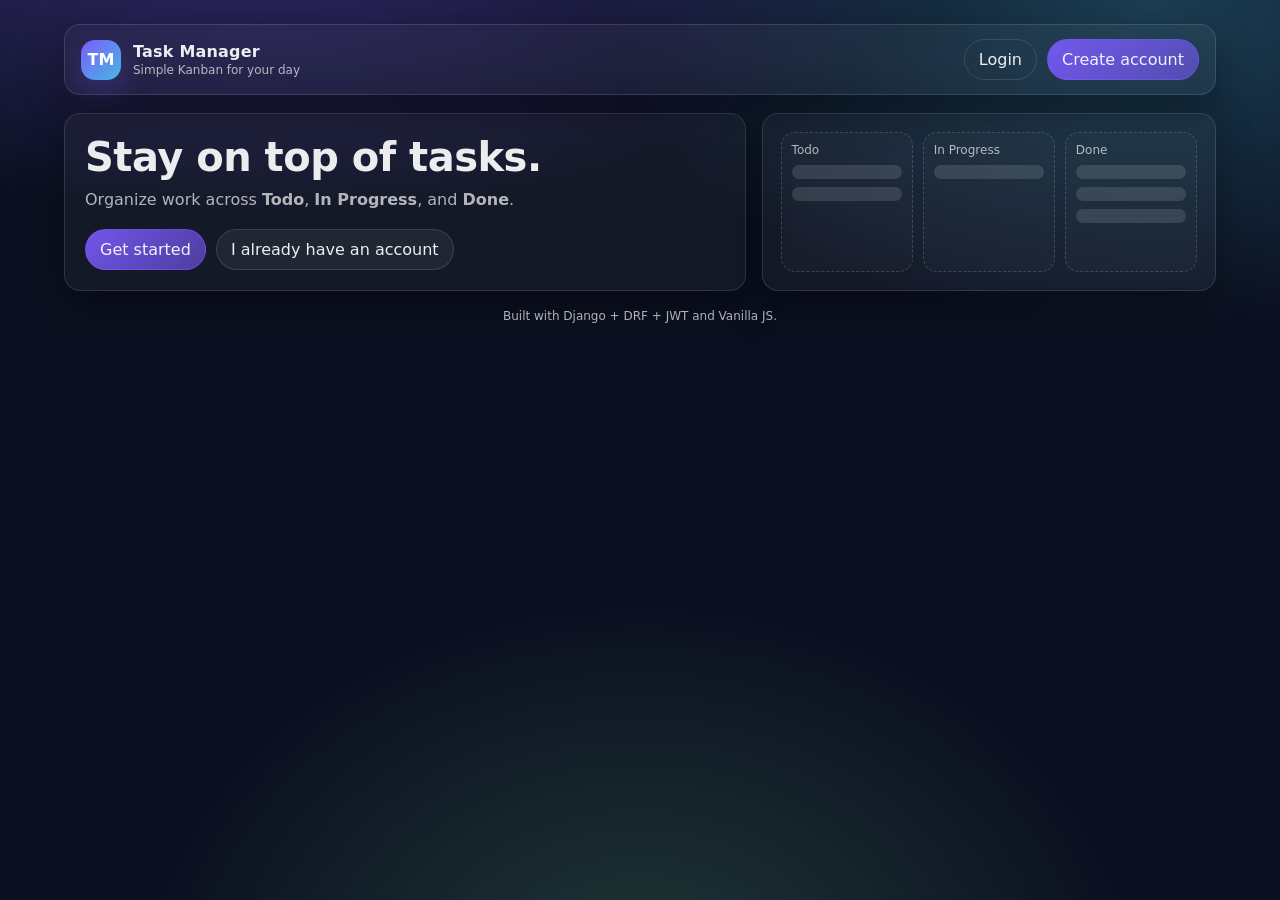
==== frontend/index.html @ a60e0afe "Build full-stack Task Manager with Django JWT API and vanilla frontend Co-authored-by: Cursor <curso" ====
<!doctype html>
<html lang="en">
  <head>
    <meta charset="UTF-8" />
    <meta name="viewport" content="width=device-width, initial-scale=1.0" />
    <title>Task Manager</title>
    <link rel="stylesheet" href="./style.css" />
  </head>
  <body>
    <main class="shell">
      <header class="topbar">
        <div class="brand">
          <div class="logo">TM</div>
          <div>
            <div class="brand-title">Task Manager</div>
            <div class="brand-subtitle">Simple Kanban for your day</div>
          </div>
        </div>
        <nav class="topnav">
          <a class="btn ghost" href="./login.html">Login</a>
          <a class="btn primary" href="./register.html">Create account</a>
        </nav>
      </header>

      <section class="hero">
        <div class="hero-card">
          <h1>Stay on top of tasks.</h1>
          <p>Organize work across <strong>Todo</strong>, <strong>In Progress</strong>, and <strong>Done</strong>.</p>
          <div class="hero-actions">
            <a class="btn primary" href="./register.html">Get started</a>
            <a class="btn" href="./login.html">I already have an account</a>
          </div>
        </div>
        <div class="hero-preview">
          <div class="mini-board">
            <div class="mini-col">
              <div class="mini-col-title">Todo</div>
              <div class="mini-card"></div>
              <div class="mini-card"></div>
            </div>
            <div class="mini-col">
              <div class="mini-col-title">In Progress</div>
              <div class="mini-card"></div>
            </div>
            <div class="mini-col">
              <div class="mini-col-title">Done</div>
              <div class="mini-card"></div>
              <div class="mini-card"></div>
              <div class="mini-card"></div>
            </div>
          </div>
        </div>
      </section>

      <footer class="footer">
        <span>Built with Django + DRF + JWT and Vanilla JS.</span>
      </footer>
    </main>
  </body>
</html>
---- frontend/style.css ----
:root{
  --bg: #0b1020;
  --surface: rgba(255,255,255,.06);
  --surface2: rgba(255,255,255,.08);
  --text: rgba(255,255,255,.92);
  --muted: rgba(255,255,255,.68);
  --border: rgba(255,255,255,.12);
  --shadow: 0 16px 40px rgba(0,0,0,.35);
  --primary: #7c5cff;
  --danger: #ff3b6b;
  --ring: rgba(124,92,255,.35);

  --todo: #4cc9f0;
  --progress: #f9c74f;
  --done: #80ed99;

  --radius: 16px;
  --radius-sm: 12px;
  --font: ui-sans-serif, system-ui, -apple-system, Segoe UI, Roboto, Helvetica, Arial, "Apple Color Emoji", "Segoe UI Emoji";
}

html[data-theme="light"]{
  --bg: #f6f7fb;
  --surface: rgba(0,0,0,.03);
  --surface2: rgba(0,0,0,.05);
  --text: rgba(0,0,0,.9);
  --muted: rgba(0,0,0,.6);
  --border: rgba(0,0,0,.12);
  --shadow: 0 16px 40px rgba(20,20,40,.12);
}

*{ box-sizing:border-box; }
body{
  margin:0;
  font-family: var(--font);
  color: var(--text);
  background:
    radial-gradient(1200px 500px at 20% -10%, rgba(124,92,255,.35), transparent 60%),
    radial-gradient(1000px 600px at 90% 0%, rgba(76,201,240,.25), transparent 55%),
    radial-gradient(900px 700px at 50% 110%, rgba(128,237,153,.18), transparent 55%),
    var(--bg);
  min-height:100vh;
}

a{ color:inherit; text-decoration:none; }

.shell{
  max-width: 1200px;
  margin: 0 auto;
  padding: 24px;
}

.topbar{
  display:flex;
  align-items:center;
  justify-content:space-between;
  gap: 12px;
  padding: 14px 16px;
  border: 1px solid var(--border);
  background: rgba(255,255,255,.04);
  backdrop-filter: blur(10px);
  border-radius: var(--radius);
  box-shadow: var(--shadow);
}

.brand{
  display:flex;
  align-items:center;
  gap: 12px;
}
.logo{
  width:40px;
  height:40px;
  display:grid;
  place-items:center;
  border-radius: 14px;
  font-weight:800;
  color: white;
  background: linear-gradient(135deg, var(--primary), rgba(76,201,240,.9));
  box-shadow: 0 12px 30px rgba(124,92,255,.25);
}
.brand-title{ font-weight: 800; letter-spacing:.2px; }
.brand-subtitle{ font-size: 12px; color: var(--muted); margin-top:2px; }

.topnav{ display:flex; align-items:center; gap: 10px; flex-wrap: wrap; }

.card{
  border: 1px solid var(--border);
  background: rgba(255,255,255,.04);
  backdrop-filter: blur(10px);
  border-radius: var(--radius);
  box-shadow: var(--shadow);
}

.btn{
  position: relative;
  display:inline-flex;
  align-items:center;
  justify-content:center;
  gap: 8px;
  border: 1px solid var(--border);
  background: rgba(255,255,255,.06);
  color: var(--text);
  padding: 10px 14px;
  border-radius: 999px;
  cursor:pointer;
  transition: transform .12s ease, background .12s ease, border-color .12s ease;
  user-select: none;
}
.btn:hover{ transform: translateY(-1px); background: rgba(255,255,255,.09); }
.btn:active{ transform: translateY(0px) scale(.99); }
.btn.primary{
  border-color: rgba(124,92,255,.45);
  background: linear-gradient(135deg, rgba(124,92,255,.9), rgba(124,92,255,.55));
}
.btn.danger{
  border-color: rgba(255,59,107,.55);
  background: linear-gradient(135deg, rgba(255,59,107,.95), rgba(255,59,107,.55));
}
.btn.ghost{ background: transparent; }
.btn.full{ width: 100%; }

.spinner{
  width: 16px; height:16px;
  border-radius: 999px;
  border: 2px solid rgba(255,255,255,.35);
  border-top-color: rgba(255,255,255,.9);
  display:none;
  animation: spin .8s linear infinite;
}
.btn.loading .spinner{ display:inline-block; }
.btn.loading .btn-text{ opacity:.85; }
@keyframes spin{ to { transform: rotate(360deg); } }

input, textarea, select{
  width: 100%;
  padding: 12px 12px;
  border-radius: 12px;
  border: 1px solid var(--border);
  background: rgba(255,255,255,.06);
  color: var(--text);
  outline: none;
  transition: border-color .12s ease, box-shadow .12s ease;
}
textarea{ resize: vertical; min-height: 92px; }
input:focus, textarea:focus, select:focus{
  border-color: rgba(124,92,255,.55);
  box-shadow: 0 0 0 6px var(--ring);
}

.muted{ color: var(--muted); }
.small{ font-size: 12px; }

.hero{
  margin-top: 18px;
  display:grid;
  grid-template-columns: 1.2fr .8fr;
  gap: 16px;
}
.hero-card{
  padding: 20px;
  border: 1px solid var(--border);
  background: rgba(255,255,255,.04);
  border-radius: var(--radius);
  box-shadow: var(--shadow);
}
.hero-card h1{ margin: 0 0 8px 0; font-size: 40px; letter-spacing: -0.5px; }
.hero-card p{ margin: 0 0 16px 0; color: var(--muted); line-height: 1.55; }
.hero-actions{ display:flex; gap: 10px; flex-wrap: wrap; }
.hero-preview{
  border: 1px solid var(--border);
  background: rgba(255,255,255,.04);
  border-radius: var(--radius);
  box-shadow: var(--shadow);
  padding: 18px;
}
.mini-board{
  display:grid;
  grid-template-columns: repeat(3, 1fr);
  gap: 10px;
}
.mini-col{
  border: 1px dashed rgba(255,255,255,.16);
  border-radius: 14px;
  padding: 10px;
  min-height: 140px;
  background: rgba(255,255,255,.02);
}
.mini-col-title{ font-size: 12px; color: var(--muted); margin-bottom: 8px; }
.mini-card{
  height: 14px;
  border-radius: 999px;
  background: rgba(255,255,255,.12);
  margin-bottom: 8px;
}
.footer{ margin-top: 18px; text-align:center; color: var(--muted); font-size: 12px; }

.auth-shell{ max-width: 880px; }
.auth{ margin-top: 18px; display:grid; place-items:center; }
.auth-card{ width: min(520px, 100%); padding: 20px; }
.auth-card h1{ margin:0 0 6px 0; font-size: 28px; }
.form{ display:flex; flex-direction:column; gap: 12px; margin-top: 14px; }
.field{ display:flex; flex-direction:column; gap: 6px; font-size: 12px; color: var(--muted); }
.auth-links{ margin-top: 12px; display:flex; gap: 8px; justify-content:center; }

.toolbar{
  margin-top: 16px;
  padding: 14px;
  display:flex;
  align-items:center;
  justify-content:space-between;
  gap: 12px;
  flex-wrap: wrap;
}
.create-form{
  display:flex;
  gap: 10px;
  flex: 1;
  min-width: 280px;
}
.create-form input:nth-child(1){ flex: 0.8; min-width: 180px; }
.create-form input:nth-child(2){ flex: 1.2; min-width: 220px; }
.filters{
  display:flex;
  gap: 10px;
  flex-wrap: wrap;
  align-items:center;
}
.filters input{ width: 220px; }
.filters select{ width: 170px; }

.board{
  margin-top: 16px;
  display:grid;
  grid-template-columns: repeat(3, 1fr);
  gap: 14px;
}
.column{
  border: 1px solid var(--border);
  border-radius: var(--radius);
  background: rgba(255,255,255,.03);
  overflow:hidden;
}
.column-head{
  padding: 14px;
  border-bottom: 1px solid var(--border);
  display:flex;
  justify-content:space-between;
  align-items:center;
}
.column-title{ font-weight: 800; }
.column-subtitle{ font-size: 12px; color: var(--muted); margin-top: 2px; }
.column-head.todo{ background: linear-gradient(135deg, rgba(76,201,240,.18), transparent); }
.column-head.progress{ background: linear-gradient(135deg, rgba(249,199,79,.18), transparent); }
.column-head.done{ background: linear-gradient(135deg, rgba(128,237,153,.18), transparent); }

.lane{
  padding: 12px;
  min-height: 320px;
  display:flex;
  flex-direction:column;
  gap: 10px;
}
.lane.dragover{
  outline: 2px dashed rgba(124,92,255,.65);
  outline-offset: -6px;
  background: rgba(124,92,255,.08);
}

.task{
  border: 1px solid var(--border);
  border-radius: 14px;
  padding: 12px;
  background: rgba(255,255,255,.06);
  transition: transform .12s ease, background .12s ease, border-color .12s ease;
}
.task:hover{ transform: translateY(-1px); background: rgba(255,255,255,.08); }
.task[draggable="true"]{ cursor: grab; }
.task.dragging{ opacity: .6; transform: scale(.99); }
.task-title{ font-weight: 800; margin-bottom: 6px; }
.task-desc{ color: var(--muted); font-size: 13px; line-height: 1.45; white-space: pre-wrap; }
.task-meta{ margin-top: 10px; display:flex; align-items:center; justify-content:space-between; gap: 10px; }
.pill{
  font-size: 11px;
  padding: 6px 10px;
  border-radius: 999px;
  border: 1px solid var(--border);
  color: var(--muted);
  background: rgba(255,255,255,.04);
}
.task-actions{ display:flex; gap: 8px; }
.icon-btn{
  border: 1px solid var(--border);
  background: rgba(255,255,255,.04);
  color: var(--text);
  border-radius: 10px;
  padding: 6px 10px;
  cursor:pointer;
  transition: transform .12s ease, background .12s ease;
}
.icon-btn:hover{ transform: translateY(-1px); background: rgba(255,255,255,.08); }

.toast-host{
  position: fixed;
  right: 16px;
  bottom: 16px;
  display:flex;
  flex-direction: column;
  gap: 10px;
  width: min(360px, calc(100vw - 32px));
  z-index: 50;
}
.toast{
  border: 1px solid var(--border);
  background: rgba(12, 18, 35, .86);
  backdrop-filter: blur(10px);
  color: var(--text);
  border-radius: 14px;
  padding: 12px;
  box-shadow: var(--shadow);
}
html[data-theme="light"] .toast{ background: rgba(255,255,255,.9); }
.toast-title{ font-weight: 800; margin-bottom: 2px; }
.toast-body{ color: var(--muted); font-size: 13px; line-height: 1.4; }

.dialog{ border: none; padding: 0; background: transparent; }
.dialog::backdrop{ background: rgba(0,0,0,.55); backdrop-filter: blur(2px); }
.dialog-card{ width: min(560px, calc(100vw - 32px)); padding: 14px; }
.dialog-head{ display:flex; align-items:flex-start; justify-content:space-between; gap: 12px; margin-bottom: 12px; }
.dialog-title{ font-weight: 800; font-size: 16px; }
.dialog-actions{ display:flex; gap: 10px; justify-content:flex-end; margin-top: 12px; flex-wrap: wrap; }

@media (max-width: 980px){
  .hero{ grid-template-columns: 1fr; }
  .board{ grid-template-columns: 1fr; }
  .lane{ min-height: 240px; }
  .filters input{ width: min(320px, 100%); }
  .filters select{ width: min(220px, 100%); }
}
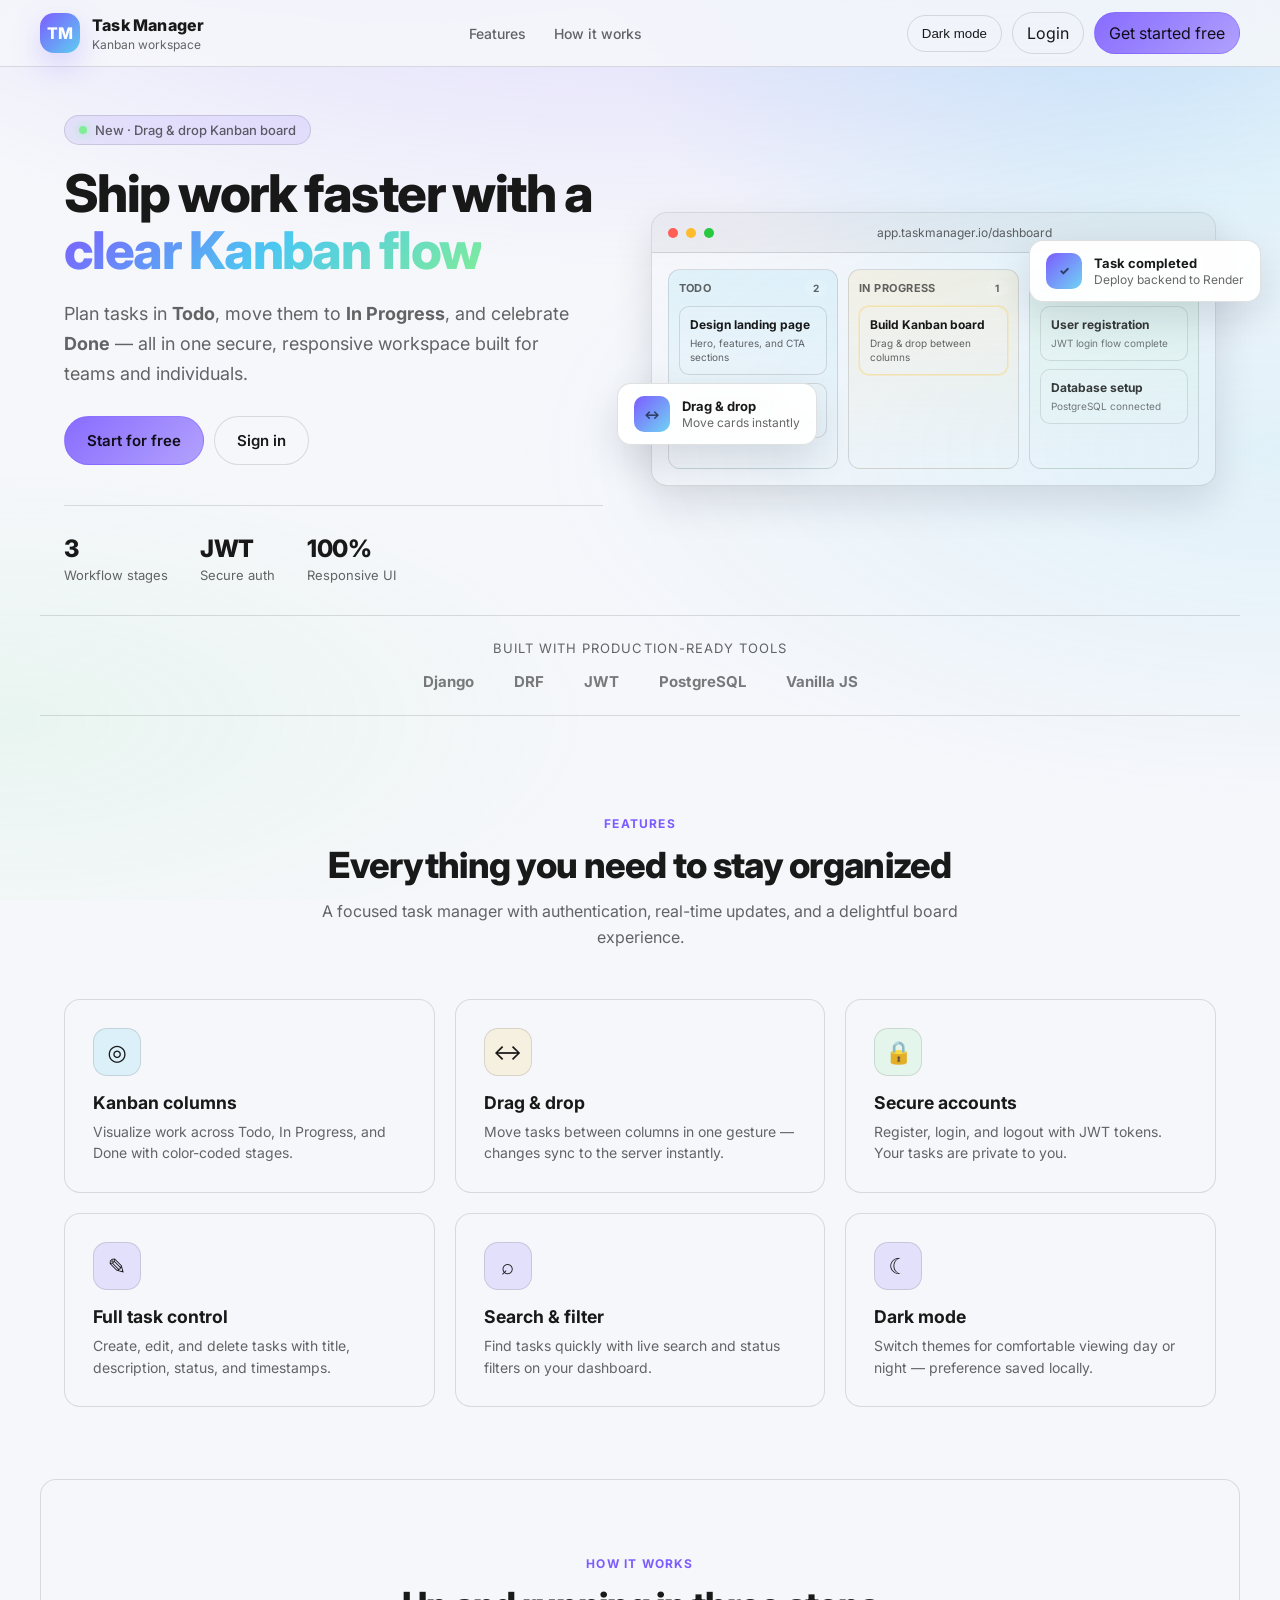
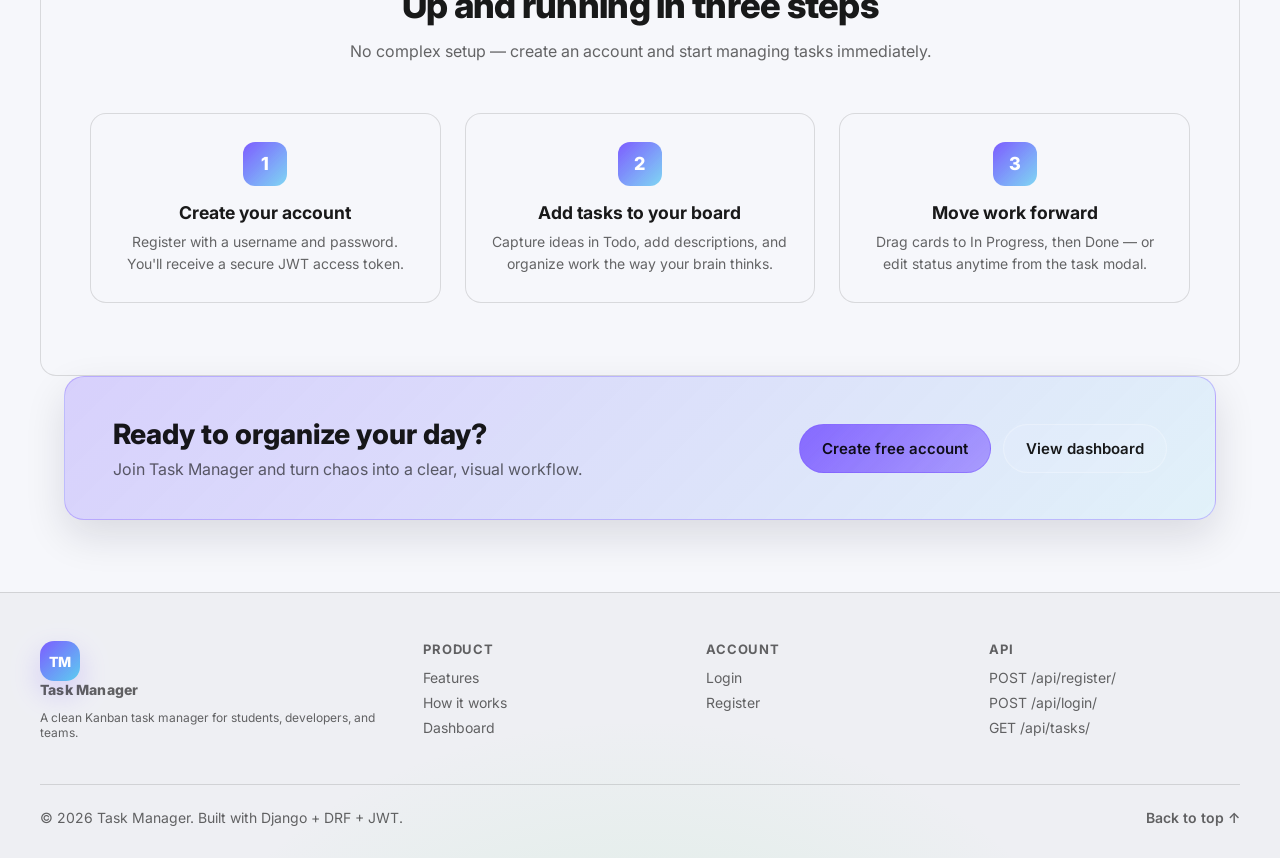
==== commit 459eed69: "Add production deployment config and step-by-step deploy guide Co-authored-by: Cursor <cursoragent@c" ====
--- a/frontend/index.html
+++ b/frontend/index.html
@@ -3,58 +3,282 @@
   <head>
     <meta charset="UTF-8" />
     <meta name="viewport" content="width=device-width, initial-scale=1.0" />
-    <title>Task Manager</title>
+    <meta
+      name="description"
+      content="Task Manager — a modern Kanban workspace to plan, track, and complete work across Todo, In Progress, and Done."
+    />
+    <title>Task Manager — Organize work beautifully</title>
+    <link rel="preconnect" href="https://fonts.googleapis.com" />
+    <link rel="preconnect" href="https://fonts.gstatic.com" crossorigin />
+    <link
+      href="https://fonts.googleapis.com/css2?family=Inter:wght@400;500;600;700;800&display=swap"
+      rel="stylesheet"
+    />
     <link rel="stylesheet" href="./style.css" />
   </head>
-  <body>
-    <main class="shell">
-      <header class="topbar">
-        <div class="brand">
+  <body class="landing-page">
+    <div class="landing-glow" aria-hidden="true"></div>
+
+    <header class="landing-nav" id="top">
+      <div class="landing-nav-inner">
+        <a class="brand" href="./index.html">
           <div class="logo">TM</div>
           <div>
             <div class="brand-title">Task Manager</div>
-            <div class="brand-subtitle">Simple Kanban for your day</div>
-          </div>
-        </div>
-        <nav class="topnav">
-          <a class="btn ghost" href="./login.html">Login</a>
-          <a class="btn primary" href="./register.html">Create account</a>
+            <div class="brand-subtitle">Kanban workspace</div>
+          </div>
+        </a>
+
+        <nav class="landing-links" id="navLinks">
+          <a href="#features">Features</a>
+          <a href="#how">How it works</a>
         </nav>
-      </header>
-
-      <section class="hero">
-        <div class="hero-card">
-          <h1>Stay on top of tasks.</h1>
-          <p>Organize work across <strong>Todo</strong>, <strong>In Progress</strong>, and <strong>Done</strong>.</p>
+
+        <div class="landing-nav-actions">
+          <button id="themeToggle" class="btn ghost" type="button" aria-label="Toggle theme">Theme</button>
+          <a class="btn ghost hide-mobile" href="./login.html">Login</a>
+          <a class="btn primary" href="./register.html">Get started free</a>
+          <button class="nav-toggle" id="navToggle" type="button" aria-label="Open menu" aria-expanded="false">
+            <span></span><span></span><span></span>
+          </button>
+        </div>
+      </div>
+    </header>
+
+    <main>
+      <!-- Hero -->
+      <section class="landing-hero">
+        <div class="landing-hero-copy reveal">
+          <div class="badge">
+            <span class="badge-dot"></span>
+            New · Drag & drop Kanban board
+          </div>
+          <h1>
+            Ship work faster with a
+            <span class="gradient-text">clear Kanban flow</span>
+          </h1>
+          <p class="lead">
+            Plan tasks in <strong>Todo</strong>, move them to <strong>In Progress</strong>, and celebrate
+            <strong>Done</strong> — all in one secure, responsive workspace built for teams and individuals.
+          </p>
           <div class="hero-actions">
-            <a class="btn primary" href="./register.html">Get started</a>
-            <a class="btn" href="./login.html">I already have an account</a>
-          </div>
-        </div>
-        <div class="hero-preview">
-          <div class="mini-board">
-            <div class="mini-col">
-              <div class="mini-col-title">Todo</div>
-              <div class="mini-card"></div>
-              <div class="mini-card"></div>
-            </div>
-            <div class="mini-col">
-              <div class="mini-col-title">In Progress</div>
-              <div class="mini-card"></div>
-            </div>
-            <div class="mini-col">
-              <div class="mini-col-title">Done</div>
-              <div class="mini-card"></div>
-              <div class="mini-card"></div>
-              <div class="mini-card"></div>
-            </div>
-          </div>
-        </div>
-      </section>
-
-      <footer class="footer">
-        <span>Built with Django + DRF + JWT and Vanilla JS.</span>
-      </footer>
+            <a class="btn primary btn-lg" href="./register.html">Start for free</a>
+            <a class="btn btn-lg" href="./login.html">Sign in</a>
+          </div>
+          <div class="hero-stats">
+            <div class="stat">
+              <div class="stat-value">3</div>
+              <div class="stat-label">Workflow stages</div>
+            </div>
+            <div class="stat">
+              <div class="stat-value">JWT</div>
+              <div class="stat-label">Secure auth</div>
+            </div>
+            <div class="stat">
+              <div class="stat-value">100%</div>
+              <div class="stat-label">Responsive UI</div>
+            </div>
+          </div>
+        </div>
+
+        <div class="landing-hero-visual reveal reveal-delay">
+          <div class="browser-frame">
+            <div class="browser-chrome">
+              <span class="dot red"></span>
+              <span class="dot yellow"></span>
+              <span class="dot green"></span>
+              <span class="browser-url">app.taskmanager.io/dashboard</span>
+            </div>
+            <div class="browser-body">
+              <div class="preview-board">
+                <div class="preview-col preview-todo">
+                  <div class="preview-col-head">
+                    <span>Todo</span>
+                    <span class="preview-count">2</span>
+                  </div>
+                  <article class="preview-task">
+                    <h4>Design landing page</h4>
+                    <p>Hero, features, and CTA sections</p>
+                  </article>
+                  <article class="preview-task">
+                    <h4>Write API docs</h4>
+                    <p>Endpoints for auth & tasks</p>
+                  </article>
+                </div>
+                <div class="preview-col preview-progress">
+                  <div class="preview-col-head">
+                    <span>In Progress</span>
+                    <span class="preview-count">1</span>
+                  </div>
+                  <article class="preview-task highlight">
+                    <h4>Build Kanban board</h4>
+                    <p>Drag & drop between columns</p>
+                  </article>
+                </div>
+                <div class="preview-col preview-done">
+                  <div class="preview-col-head">
+                    <span>Done</span>
+                    <span class="preview-count">3</span>
+                  </div>
+                  <article class="preview-task done-card">
+                    <h4>User registration</h4>
+                    <p>JWT login flow complete</p>
+                  </article>
+                  <article class="preview-task done-card">
+                    <h4>Database setup</h4>
+                    <p>PostgreSQL connected</p>
+                  </article>
+                </div>
+              </div>
+            </div>
+          </div>
+          <div class="floating-card fc-1">
+            <span class="fc-icon">✓</span>
+            <div>
+              <strong>Task completed</strong>
+              <span>Deploy backend to Render</span>
+            </div>
+          </div>
+          <div class="floating-card fc-2">
+            <span class="fc-icon">↔</span>
+            <div>
+              <strong>Drag & drop</strong>
+              <span>Move cards instantly</span>
+            </div>
+          </div>
+        </div>
+      </section>
+
+      <!-- Trusted strip -->
+      <section class="trust-strip reveal">
+        <p>Built with production-ready tools</p>
+        <div class="trust-logos">
+          <span>Django</span>
+          <span>DRF</span>
+          <span>JWT</span>
+          <span>PostgreSQL</span>
+          <span>Vanilla JS</span>
+        </div>
+      </section>
+
+      <!-- Features -->
+      <section class="landing-section" id="features">
+        <div class="section-head reveal">
+          <span class="section-tag">Features</span>
+          <h2>Everything you need to stay organized</h2>
+          <p class="muted">
+            A focused task manager with authentication, real-time updates, and a delightful board experience.
+          </p>
+        </div>
+        <div class="feature-grid">
+          <article class="feature-card reveal">
+            <div class="feature-icon todo-icon">◎</div>
+            <h3>Kanban columns</h3>
+            <p>Visualize work across Todo, In Progress, and Done with color-coded stages.</p>
+          </article>
+          <article class="feature-card reveal">
+            <div class="feature-icon progress-icon">↔</div>
+            <h3>Drag & drop</h3>
+            <p>Move tasks between columns in one gesture — changes sync to the server instantly.</p>
+          </article>
+          <article class="feature-card reveal">
+            <div class="feature-icon done-icon">🔒</div>
+            <h3>Secure accounts</h3>
+            <p>Register, login, and logout with JWT tokens. Your tasks are private to you.</p>
+          </article>
+          <article class="feature-card reveal">
+            <div class="feature-icon">✎</div>
+            <h3>Full task control</h3>
+            <p>Create, edit, and delete tasks with title, description, status, and timestamps.</p>
+          </article>
+          <article class="feature-card reveal">
+            <div class="feature-icon">⌕</div>
+            <h3>Search & filter</h3>
+            <p>Find tasks quickly with live search and status filters on your dashboard.</p>
+          </article>
+          <article class="feature-card reveal">
+            <div class="feature-icon">☾</div>
+            <h3>Dark mode</h3>
+            <p>Switch themes for comfortable viewing day or night — preference saved locally.</p>
+          </article>
+        </div>
+      </section>
+
+      <!-- How it works -->
+      <section class="landing-section alt-section" id="how">
+        <div class="section-head reveal">
+          <span class="section-tag">How it works</span>
+          <h2>Up and running in three steps</h2>
+          <p class="muted">No complex setup — create an account and start managing tasks immediately.</p>
+        </div>
+        <ol class="steps">
+          <li class="step-card reveal">
+            <div class="step-num">1</div>
+            <h3>Create your account</h3>
+            <p>Register with a username and password. You'll receive a secure JWT access token.</p>
+          </li>
+          <li class="step-card reveal">
+            <div class="step-num">2</div>
+            <h3>Add tasks to your board</h3>
+            <p>Capture ideas in Todo, add descriptions, and organize work the way your brain thinks.</p>
+          </li>
+          <li class="step-card reveal">
+            <div class="step-num">3</div>
+            <h3>Move work forward</h3>
+            <p>Drag cards to In Progress, then Done — or edit status anytime from the task modal.</p>
+          </li>
+        </ol>
+      </section>
+
+      <!-- CTA -->
+      <section class="cta-banner reveal">
+        <div class="cta-inner">
+          <div>
+            <h2>Ready to organize your day?</h2>
+            <p class="muted">Join Task Manager and turn chaos into a clear, visual workflow.</p>
+          </div>
+          <div class="cta-actions">
+            <a class="btn primary btn-lg" href="./register.html">Create free account</a>
+            <a class="btn btn-lg ghost-on-dark" href="./dashboard.html">View dashboard</a>
+          </div>
+        </div>
+      </section>
     </main>
+
+    <footer class="site-footer">
+      <div class="footer-grid">
+        <div>
+          <a class="brand footer-brand" href="./index.html">
+            <div class="logo">TM</div>
+            <div class="brand-title">Task Manager</div>
+          </a>
+          <p class="muted small">A clean Kanban task manager for students, developers, and teams.</p>
+        </div>
+        <div>
+          <h4>Product</h4>
+          <a href="#features">Features</a>
+          <a href="#how">How it works</a>
+          <a href="./dashboard.html">Dashboard</a>
+        </div>
+        <div>
+          <h4>Account</h4>
+          <a href="./login.html">Login</a>
+          <a href="./register.html">Register</a>
+        </div>
+        <div>
+          <h4>API</h4>
+          <span class="muted small">POST /api/register/</span>
+          <span class="muted small">POST /api/login/</span>
+          <span class="muted small">GET /api/tasks/</span>
+        </div>
+      </div>
+      <div class="footer-bottom">
+        <span>© 2026 Task Manager. Built with Django + DRF + JWT.</span>
+        <a href="#top" class="back-top">Back to top ↑</a>
+      </div>
+    </footer>
+
+    <script src="./config.js"></script>
+    <script src="./script.js"></script>
   </body>
 </html>
--- a/frontend/style.css
+++ b/frontend/style.css
@@ -16,7 +16,7 @@
 
   --radius: 16px;
   --radius-sm: 12px;
-  --font: ui-sans-serif, system-ui, -apple-system, Segoe UI, Roboto, Helvetica, Arial, "Apple Color Emoji", "Segoe UI Emoji";
+  --font: "Inter", ui-sans-serif, system-ui, -apple-system, Segoe UI, Roboto, Helvetica, Arial, "Apple Color Emoji", "Segoe UI Emoji";
 }
 
 html[data-theme="light"]{
@@ -29,6 +29,7 @@
   --shadow: 0 16px 40px rgba(20,20,40,.12);
 }
 
+html{ scroll-behavior: smooth; }
 *{ box-sizing:border-box; }
 body{
   margin:0;
@@ -338,3 +339,503 @@
   .filters select{ width: min(220px, 100%); }
 }
 
+/* ========== Landing page ========== */
+.landing-page{ overflow-x: hidden; }
+.landing-glow{
+  position: fixed;
+  inset: 0;
+  pointer-events: none;
+  background:
+    radial-gradient(ellipse 80% 50% at 50% -20%, rgba(124,92,255,.22), transparent),
+    radial-gradient(ellipse 60% 40% at 100% 50%, rgba(76,201,240,.12), transparent),
+    radial-gradient(ellipse 50% 30% at 0% 80%, rgba(128,237,153,.1), transparent);
+  z-index: 0;
+}
+.landing-page > *:not(.landing-glow){ position: relative; z-index: 1; }
+
+.landing-nav{
+  position: sticky;
+  top: 0;
+  z-index: 100;
+  padding: 12px 24px;
+  border-bottom: 1px solid var(--border);
+  background: rgba(11,16,32,.75);
+  backdrop-filter: blur(16px);
+}
+html[data-theme="light"] .landing-nav{ background: rgba(246,247,251,.85); }
+.landing-nav-inner{
+  max-width: 1200px;
+  margin: 0 auto;
+  display: flex;
+  align-items: center;
+  justify-content: space-between;
+  gap: 16px;
+}
+.landing-links{
+  display: flex;
+  align-items: center;
+  gap: 28px;
+}
+.landing-links a{
+  font-size: 14px;
+  font-weight: 500;
+  color: var(--muted);
+  transition: color .15s ease;
+}
+.landing-links a:hover{ color: var(--text); }
+.landing-nav-actions{ display: flex; align-items: center; gap: 10px; }
+.nav-toggle{
+  display: none;
+  flex-direction: column;
+  gap: 5px;
+  padding: 8px;
+  border: 1px solid var(--border);
+  border-radius: 10px;
+  background: transparent;
+  cursor: pointer;
+}
+.nav-toggle span{
+  display: block;
+  width: 20px;
+  height: 2px;
+  background: var(--text);
+  border-radius: 2px;
+  transition: transform .2s ease, opacity .2s ease;
+}
+.nav-toggle.open span:nth-child(1){ transform: translateY(7px) rotate(45deg); }
+.nav-toggle.open span:nth-child(2){ opacity: 0; }
+.nav-toggle.open span:nth-child(3){ transform: translateY(-7px) rotate(-45deg); }
+
+.landing-hero{
+  max-width: 1200px;
+  margin: 0 auto;
+  padding: 48px 24px 32px;
+  display: grid;
+  grid-template-columns: 1fr 1.05fr;
+  gap: 48px;
+  align-items: center;
+}
+.badge{
+  display: inline-flex;
+  align-items: center;
+  gap: 8px;
+  padding: 6px 14px;
+  border-radius: 999px;
+  border: 1px solid var(--border);
+  background: rgba(124,92,255,.12);
+  font-size: 13px;
+  font-weight: 500;
+  color: var(--muted);
+  margin-bottom: 20px;
+}
+.badge-dot{
+  width: 8px;
+  height: 8px;
+  border-radius: 50%;
+  background: var(--done);
+  box-shadow: 0 0 12px var(--done);
+  animation: pulse 2s ease infinite;
+}
+@keyframes pulse{ 0%,100%{ opacity:1; } 50%{ opacity:.5; } }
+
+.landing-hero h1{
+  margin: 0 0 20px;
+  font-size: clamp(2.2rem, 5vw, 3.25rem);
+  font-weight: 800;
+  line-height: 1.1;
+  letter-spacing: -0.03em;
+}
+.gradient-text{
+  background: linear-gradient(135deg, var(--primary), var(--todo), var(--done));
+  -webkit-background-clip: text;
+  background-clip: text;
+  color: transparent;
+}
+.lead{
+  font-size: 1.125rem;
+  line-height: 1.65;
+  color: var(--muted);
+  margin: 0 0 28px;
+  max-width: 520px;
+}
+.btn-lg{ padding: 14px 22px; font-size: 15px; font-weight: 600; }
+.hero-stats{
+  display: flex;
+  gap: 32px;
+  margin-top: 40px;
+  padding-top: 28px;
+  border-top: 1px solid var(--border);
+}
+.stat-value{ font-size: 1.5rem; font-weight: 800; letter-spacing: -0.02em; }
+.stat-label{ font-size: 13px; color: var(--muted); margin-top: 4px; }
+
+.landing-hero-visual{ position: relative; }
+.browser-frame{
+  border: 1px solid var(--border);
+  border-radius: 16px;
+  overflow: hidden;
+  box-shadow: var(--shadow), 0 0 0 1px rgba(255,255,255,.05) inset;
+  background: rgba(255,255,255,.03);
+  animation: float 6s ease-in-out infinite;
+}
+@keyframes float{
+  0%,100%{ transform: translateY(0); }
+  50%{ transform: translateY(-8px); }
+}
+.browser-chrome{
+  display: flex;
+  align-items: center;
+  gap: 8px;
+  padding: 12px 16px;
+  border-bottom: 1px solid var(--border);
+  background: rgba(0,0,0,.2);
+}
+html[data-theme="light"] .browser-chrome{ background: rgba(0,0,0,.04); }
+.dot{ width: 10px; height: 10px; border-radius: 50%; }
+.dot.red{ background: #ff5f57; }
+.dot.yellow{ background: #febc2e; }
+.dot.green{ background: #28c840; }
+.browser-url{
+  flex: 1;
+  margin-left: 8px;
+  font-size: 12px;
+  color: var(--muted);
+  text-align: center;
+}
+.browser-body{ padding: 16px; }
+.preview-board{
+  display: grid;
+  grid-template-columns: repeat(3, 1fr);
+  gap: 10px;
+}
+.preview-col{
+  border-radius: 12px;
+  padding: 10px;
+  min-height: 200px;
+  border: 1px solid var(--border);
+}
+.preview-todo{ background: linear-gradient(180deg, rgba(76,201,240,.12), transparent); }
+.preview-progress{ background: linear-gradient(180deg, rgba(249,199,79,.12), transparent); }
+.preview-done{ background: linear-gradient(180deg, rgba(128,237,153,.12), transparent); }
+.preview-col-head{
+  display: flex;
+  justify-content: space-between;
+  align-items: center;
+  font-size: 11px;
+  font-weight: 700;
+  text-transform: uppercase;
+  letter-spacing: .04em;
+  color: var(--muted);
+  margin-bottom: 10px;
+}
+.preview-count{
+  font-size: 10px;
+  padding: 2px 8px;
+  border-radius: 999px;
+  background: rgba(255,255,255,.08);
+}
+.preview-task{
+  padding: 10px;
+  border-radius: 10px;
+  border: 1px solid var(--border);
+  background: rgba(255,255,255,.06);
+  margin-bottom: 8px;
+  transition: transform .2s ease, box-shadow .2s ease;
+}
+.preview-task:hover{ transform: translateY(-2px); box-shadow: 0 8px 24px rgba(0,0,0,.2); }
+.preview-task h4{ margin: 0 0 4px; font-size: 12px; font-weight: 700; }
+.preview-task p{ margin: 0; font-size: 10px; color: var(--muted); line-height: 1.4; }
+.preview-task.highlight{ border-color: rgba(249,199,79,.4); box-shadow: 0 0 0 1px rgba(249,199,79,.2); }
+.preview-task.done-card{ opacity: .85; }
+
+.floating-card{
+  position: absolute;
+  display: flex;
+  align-items: center;
+  gap: 12px;
+  padding: 12px 16px;
+  border-radius: 14px;
+  border: 1px solid var(--border);
+  background: rgba(12,18,35,.9);
+  backdrop-filter: blur(12px);
+  box-shadow: var(--shadow);
+  font-size: 13px;
+  animation: float 5s ease-in-out infinite;
+}
+html[data-theme="light"] .floating-card{ background: rgba(255,255,255,.95); }
+.fc-1{ top: 10%; right: -8%; animation-delay: -1s; }
+.fc-2{ bottom: 15%; left: -6%; animation-delay: -2.5s; }
+.fc-icon{
+  width: 36px;
+  height: 36px;
+  display: grid;
+  place-items: center;
+  border-radius: 10px;
+  background: linear-gradient(135deg, var(--primary), rgba(76,201,240,.8));
+  font-weight: 800;
+  color: white;
+}
+.floating-card strong{ display: block; font-size: 13px; }
+.floating-card span{ color: var(--muted); font-size: 12px; }
+
+.trust-strip{
+  max-width: 1200px;
+  margin: 0 auto 24px;
+  padding: 24px;
+  text-align: center;
+  border-top: 1px solid var(--border);
+  border-bottom: 1px solid var(--border);
+}
+.trust-strip p{ margin: 0 0 16px; font-size: 13px; color: var(--muted); text-transform: uppercase; letter-spacing: .08em; }
+.trust-logos{
+  display: flex;
+  flex-wrap: wrap;
+  justify-content: center;
+  gap: 24px 40px;
+}
+.trust-logos span{
+  font-size: 15px;
+  font-weight: 700;
+  color: var(--muted);
+  opacity: .85;
+}
+
+.landing-section{
+  max-width: 1200px;
+  margin: 0 auto;
+  padding: 72px 24px;
+}
+.alt-section{
+  border-radius: var(--radius);
+  margin: 0 auto;
+  max-width: 1200px;
+  width: calc(100% - 48px);
+  padding: 72px 48px;
+  border: 1px solid var(--border);
+  background: rgba(255,255,255,.03);
+  box-sizing: border-box;
+}
+.section-head{ text-align: center; max-width: 640px; margin: 0 auto 48px; }
+.section-tag{
+  display: inline-block;
+  font-size: 12px;
+  font-weight: 700;
+  text-transform: uppercase;
+  letter-spacing: .1em;
+  color: var(--primary);
+  margin-bottom: 12px;
+}
+.section-head h2{
+  margin: 0 0 12px;
+  font-size: clamp(1.75rem, 3vw, 2.25rem);
+  font-weight: 800;
+  letter-spacing: -0.02em;
+}
+.section-head p{ margin: 0; line-height: 1.6; }
+
+.feature-grid{
+  display: grid;
+  grid-template-columns: repeat(3, 1fr);
+  gap: 20px;
+}
+.feature-card{
+  padding: 28px;
+  border-radius: var(--radius);
+  border: 1px solid var(--border);
+  background: rgba(255,255,255,.04);
+  transition: transform .2s ease, border-color .2s ease, box-shadow .2s ease;
+}
+.feature-card:hover{
+  transform: translateY(-4px);
+  border-color: rgba(124,92,255,.35);
+  box-shadow: var(--shadow);
+}
+.feature-icon{
+  width: 48px;
+  height: 48px;
+  display: grid;
+  place-items: center;
+  border-radius: 14px;
+  font-size: 22px;
+  margin-bottom: 16px;
+  background: rgba(124,92,255,.15);
+  border: 1px solid var(--border);
+}
+.feature-icon.todo-icon{ background: rgba(76,201,240,.15); }
+.feature-icon.progress-icon{ background: rgba(249,199,79,.15); }
+.feature-icon.done-icon{ background: rgba(128,237,153,.15); }
+.feature-card h3{ margin: 0 0 8px; font-size: 1.1rem; font-weight: 700; }
+.feature-card p{ margin: 0; font-size: 14px; color: var(--muted); line-height: 1.55; }
+
+.steps{
+  list-style: none;
+  margin: 0 auto;
+  padding: 0;
+  display: grid;
+  grid-template-columns: repeat(3, 1fr);
+  gap: 24px;
+  max-width: 1100px;
+  width: 100%;
+}
+.step-card{
+  position: relative;
+  padding: 28px 24px;
+  border-radius: var(--radius);
+  border: 1px solid var(--border);
+  background: rgba(255,255,255,.02);
+  text-align: center;
+}
+.step-num{
+  width: 44px;
+  height: 44px;
+  display: grid;
+  place-items: center;
+  border-radius: 12px;
+  font-weight: 800;
+  font-size: 18px;
+  background: linear-gradient(135deg, var(--primary), rgba(76,201,240,.7));
+  color: white;
+  margin: 0 auto 16px;
+}
+.step-card h3{ margin: 0 0 8px; font-size: 1.1rem; }
+.step-card p{ margin: 0; font-size: 14px; color: var(--muted); line-height: 1.55; }
+
+.tech-grid{
+  display: grid;
+  grid-template-columns: repeat(4, 1fr);
+  gap: 16px;
+}
+.tech-card{
+  padding: 24px;
+  border-radius: var(--radius);
+  border: 1px solid var(--border);
+  background: rgba(255,255,255,.04);
+  text-align: center;
+}
+.tech-card h4{ margin: 0 0 14px; font-size: 14px; color: var(--muted); text-transform: uppercase; letter-spacing: .06em; }
+.tech-pills{ display: flex; flex-wrap: wrap; gap: 8px; justify-content: center; }
+.tech-pills span{
+  font-size: 12px;
+  font-weight: 600;
+  padding: 6px 12px;
+  border-radius: 999px;
+  border: 1px solid var(--border);
+  background: rgba(255,255,255,.06);
+}
+
+.cta-banner{
+  max-width: 1200px;
+  margin: 0 auto 72px;
+  padding: 0 24px;
+}
+.cta-inner{
+  display: flex;
+  align-items: center;
+  justify-content: space-between;
+  gap: 24px;
+  flex-wrap: wrap;
+  padding: 40px 48px;
+  border-radius: 20px;
+  border: 1px solid rgba(124,92,255,.35);
+  background: linear-gradient(135deg, rgba(124,92,255,.25), rgba(76,201,240,.12));
+  box-shadow: var(--shadow);
+}
+.cta-inner h2{ margin: 0 0 8px; font-size: 1.75rem; font-weight: 800; }
+.cta-inner p{ margin: 0; }
+.cta-actions{ display: flex; gap: 12px; flex-wrap: wrap; }
+.ghost-on-dark{
+  border-color: rgba(255,255,255,.25);
+  background: rgba(255,255,255,.08);
+}
+
+.site-footer{
+  border-top: 1px solid var(--border);
+  padding: 48px 24px 24px;
+  background: rgba(0,0,0,.15);
+}
+html[data-theme="light"] .site-footer{ background: rgba(0,0,0,.03); }
+.footer-grid{
+  max-width: 1200px;
+  margin: 0 auto 32px;
+  display: grid;
+  grid-template-columns: 1.4fr repeat(3, 1fr);
+  gap: 32px;
+}
+.footer-brand{ margin-bottom: 12px; }
+.site-footer h4{
+  margin: 0 0 12px;
+  font-size: 13px;
+  font-weight: 700;
+  text-transform: uppercase;
+  letter-spacing: .06em;
+  color: var(--muted);
+}
+.site-footer a, .site-footer span{
+  display: block;
+  font-size: 14px;
+  color: var(--muted);
+  margin-bottom: 8px;
+  transition: color .15s ease;
+}
+.site-footer a:hover{ color: var(--text); }
+.footer-bottom{
+  max-width: 1200px;
+  margin: 0 auto;
+  padding-top: 24px;
+  border-top: 1px solid var(--border);
+  display: flex;
+  justify-content: space-between;
+  align-items: center;
+  flex-wrap: wrap;
+  gap: 12px;
+  font-size: 13px;
+  color: var(--muted);
+}
+.back-top{ font-weight: 600; color: var(--primary); }
+.back-top:hover{ text-decoration: underline; }
+
+.reveal{
+  opacity: 0;
+  transform: translateY(24px);
+  transition: opacity .6s ease, transform .6s ease;
+}
+.reveal.visible{ opacity: 1; transform: translateY(0); }
+.reveal-delay{ transition-delay: .15s; }
+
+.hide-mobile{ display: inline-flex; }
+@media (max-width: 1024px){
+  .landing-hero{ grid-template-columns: 1fr; text-align: center; }
+  .lead{ margin-left: auto; margin-right: auto; }
+  .hero-actions, .hero-stats{ justify-content: center; }
+  .fc-1{ right: 0; }
+  .fc-2{ left: 0; }
+  .feature-grid{ grid-template-columns: repeat(2, 1fr); }
+  .tech-grid{ grid-template-columns: repeat(2, 1fr); }
+}
+@media (max-width: 768px){
+  .landing-links{
+    display: none;
+    position: absolute;
+    top: 100%;
+    left: 0;
+    right: 0;
+    flex-direction: column;
+    padding: 16px;
+    background: rgba(11,16,32,.98);
+    border-bottom: 1px solid var(--border);
+  }
+  html[data-theme="light"] .landing-links{ background: rgba(246,247,251,.98); }
+  .landing-links.open{ display: flex; }
+  .landing-nav-inner{ position: relative; flex-wrap: wrap; }
+  .nav-toggle{ display: flex; }
+  .hide-mobile{ display: none; }
+  .feature-grid, .steps{ grid-template-columns: 1fr; }
+  .tech-grid{ grid-template-columns: 1fr; }
+  .cta-inner{ flex-direction: column; text-align: center; padding: 32px 24px; }
+  .cta-actions{ justify-content: center; }
+  .footer-grid{ grid-template-columns: 1fr 1fr; }
+  .floating-card{ display: none; }
+  .preview-board{ grid-template-columns: 1fr; }
+  .alt-section{ width: calc(100% - 32px); padding: 48px 24px; }
+}
+
